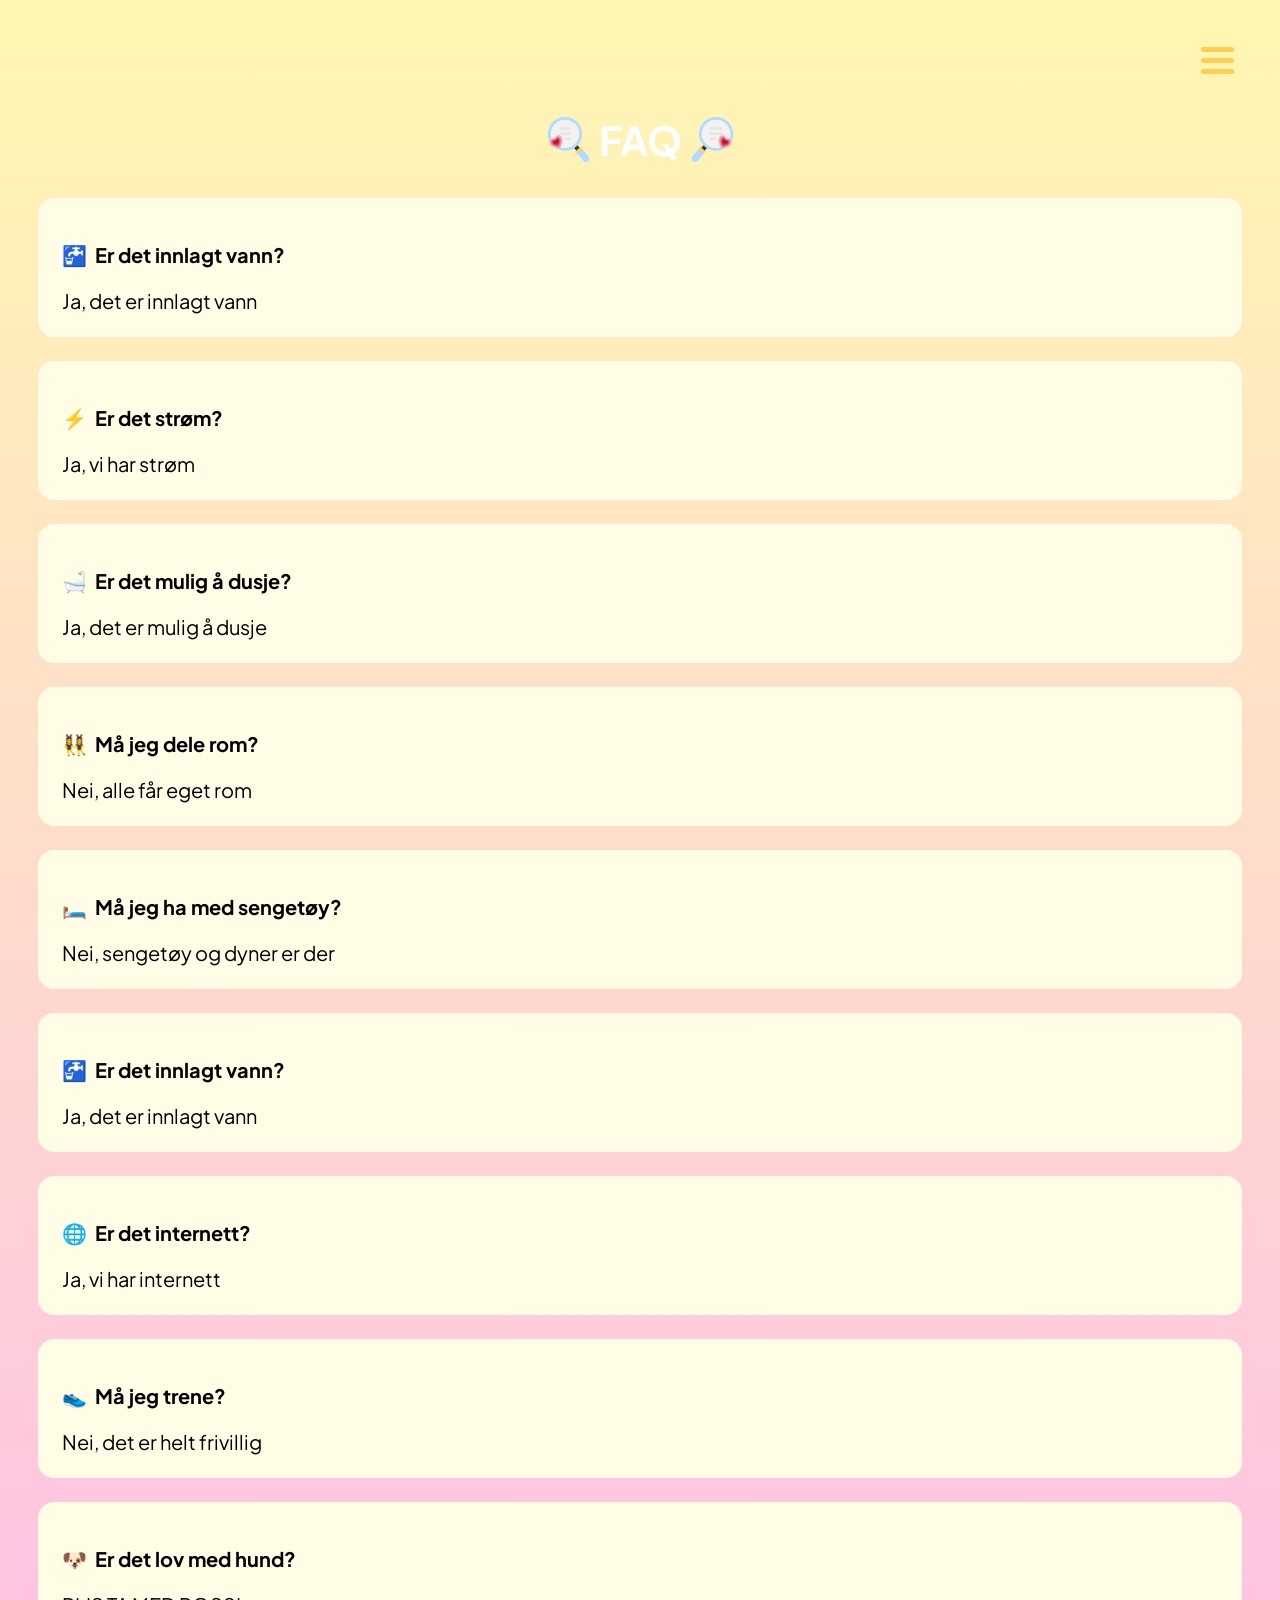
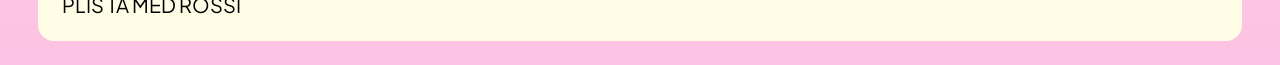
==== faq.html @ be38b02e "first commit" ====
<!DOCTYPE html>
<html lang="en">

<head>
    <meta charset="UTF-8">
    <meta name="viewport" content="width=device-width, initial-scale=1.0">
    <title>FAQ</title>
    <link rel="icon" type="image/png" href="/image/faq-venstre.png">
    <link rel="stylesheet" href="css/main.css">
    <link rel="stylesheet" href="css/faq.css">
    <link rel="preconnect" href="https://fonts.googleapis.com">
    <link rel="preconnect" href="https://fonts.gstatic.com" crossorigin>
    <link href="https://fonts.googleapis.com/css2?family=Plus+Jakarta+Sans:ital,wght@0,200..800;1,200..800&display=swap"
        rel="stylesheet">
    <link rel="stylesheet" href="https://cdnjs.cloudflare.com/ajax/libs/font-awesome/6.0.0-beta3/css/all.min.css">
    <script defer src="script/index.js"></script>
    <script type="module" src="script/faq.js"></script>
</head>

<body>
    <header id="header">
        <button class="hamburger">
            <div class="bar"></div>
        </button>
    </header>
    <nav class="hamburger-nav">
        <a href="pakkeliste.html">Pakkeliste</a>
        <a href="program.html">Program</a>
        <a href="kart.html">Kart</a>
        <a href="meny.html">Meny</a>
        <a href="faq.html">FAQ</a>
        <a href="jentetur.html">Hjem</a>
    </nav>
    <main>

        <section id="header-index" class="col-xs-12">
            <img class="icon" src="image/faq-venstre.png">
            <h1>FAQ</h1>
            <img class="icon" src="image/faq-hoyre.png">
        </section>
        <section id="faq-container"></section>
    </main>

</body>

</html>
---- css/main.css ----
body {
  background: rgb(254, 194, 228);
  background: linear-gradient(
    0deg,
    rgba(254, 194, 228, 1) 0%,
    rgba(255, 247, 177, 1) 100%
  );
  /*display: flex;
  align-items: center;
  flex-direction: column;*/
  min-height: 100vh;
}

.grid-12-column {
  display: grid;
  grid-template-columns: repeat(12, 1fr);
  gap: 1rem;
}

.col-xs-4 {
  grid-column: auto / span 4;
}

.col-xs-6 {
  grid-column: auto / span 6;
}

.col-xs-12 {
  grid-column: auto / span 12;
}

@media (width > 768px) {
  .col-sm-4 {
    grid-column: auto / span 4; /*Tre kort 12/4*/
  }

  .col-sm-3 {
    grid-column: auto / span 3;
  }
}

@media (width > 860px) {
  .col-m-6 {
    grid-column: auto / span 6; /*To kort 12/6*/
  }

  .col-m-2 {
    grid-column: auto / span 2;
  }
}

@media (width > 992px) {
  .col-md-3 {
    grid-column: auto / span 3; /*Tre kort 12/4 */
  }
  .col-md-6 {
    grid-column: auto / span 6;
  }
}

#main-btn {
  display: block;
  background-color: #fe9acf;
  border: solid 1px #fe9acf;
  box-shadow: 0px 4px#fd68b7;
  border-radius: 16px;
  color: #fff;
  width: 363px;
  height: 63px;
  margin-bottom: 24px;
  font-family: "Plus Jakarta Sans", sans-serif;
  font-weight: 600;
  font-size: 24px;
  cursor: pointer;
  display: flex;
  justify-content: center;
  align-items: center;
  text-decoration: none;
}

.hamburger-nav {
  position: fixed;
  top: 0;
  left: 100%;
  width: 100%;
  min-height: 100vh;
  display: block;
  z-index: 98;
  background-color: #fe9acf;
  padding-top: 220px;
  transition: 0.45s;
}

.hamburger-nav.is-active {
  left: 0;
}

.hamburger-nav a {
  display: block;
  width: 100%;
  max-width: 263px;
  margin: 0 auto 24px;
  text-align: center;
  text-decoration: none;
  padding: 16px 16px;
  background-color: #fd68b7;
  color: #fff;
  font-family: "Plus Jakarta Sans", sans-serif;
  font-weight: 600;
  font-size: 24px;
  border-radius: 16px;
}

#header-index {
  position: relative;
  z-index: 100;
  display: flex;
  justify-content: center;
  align-items: center;
}

.icon {
  width: 45px;
  height: 45px;
  margin: 8px;
}

h1 {
  display: inline-block;
  font-family: "Plus Jakarta Sans", sans-serif;
  color: #fff;
  font-size: 40px;
  text-align: center;
}

#header {
  display: flex;
  justify-content: flex-end;
}

.hamburger {
  margin-top: 32px;
  margin-right: 32px;
  position: relative;
  z-index: 100;
  display: block;
  width: 45px;
  cursor: pointer;
  appearance: none;
  background: none;
  outline: none;
  border: none;
}

.hamburger .bar,
.hamburger:after,
.hamburger:before {
  content: "";
  display: block;
  width: 100%;
  height: 5px;
  background-color: #ffcf52;
  border-radius: 10px;
  margin: 6px 0px;
  transition: 0.4s;
}

.hamburger.is-active:before {
  transform: rotate(-45deg) translate(-8px, 6px);
  background-color: #fd68b7;
}

.hamburger.is-active .bar {
  opacity: 0;
}

.hamburger.is-active:after {
  transform: rotate(45deg) translate(-9px, -8px);
  background-color: #fd68b7;
}

.index-img {
  width: 363px;
  height: auto;
  margin-bottom: 44px;
  border-radius: 16px;
}
#content-index-img-buttons {
  display: flex;
  justify-content: center;
  align-items: center;
  flex-direction: column;
}

/* <uniquifier>: Use a unique and descriptive class name
 <weight>: Use a value from 200 to 800*/

.plus-jakarta-sans {
  font-family: "Plus Jakarta Sans", sans-serif;
  font-optical-sizing: auto;

  font-style: normal;
}
---- css/faq.css ----
.faq-item-card {
  display: flex;
  flex-direction: column;
  justify-content: center;
  margin-left: 30px;
  margin-right: 30px;
  padding: 24px;
  background-color: #fffde5;
  width: 364;
  border-radius: 16px;
  margin-bottom: 24px;
  font-family: "Plus Jakarta Sans", sans-serif;

  p {
    margin-right: 8px;
    margin-bottom: 0;
    font-size: 20px;
  }
}

#emoji-question {
  display: flex;
  flex-direction: row;
}
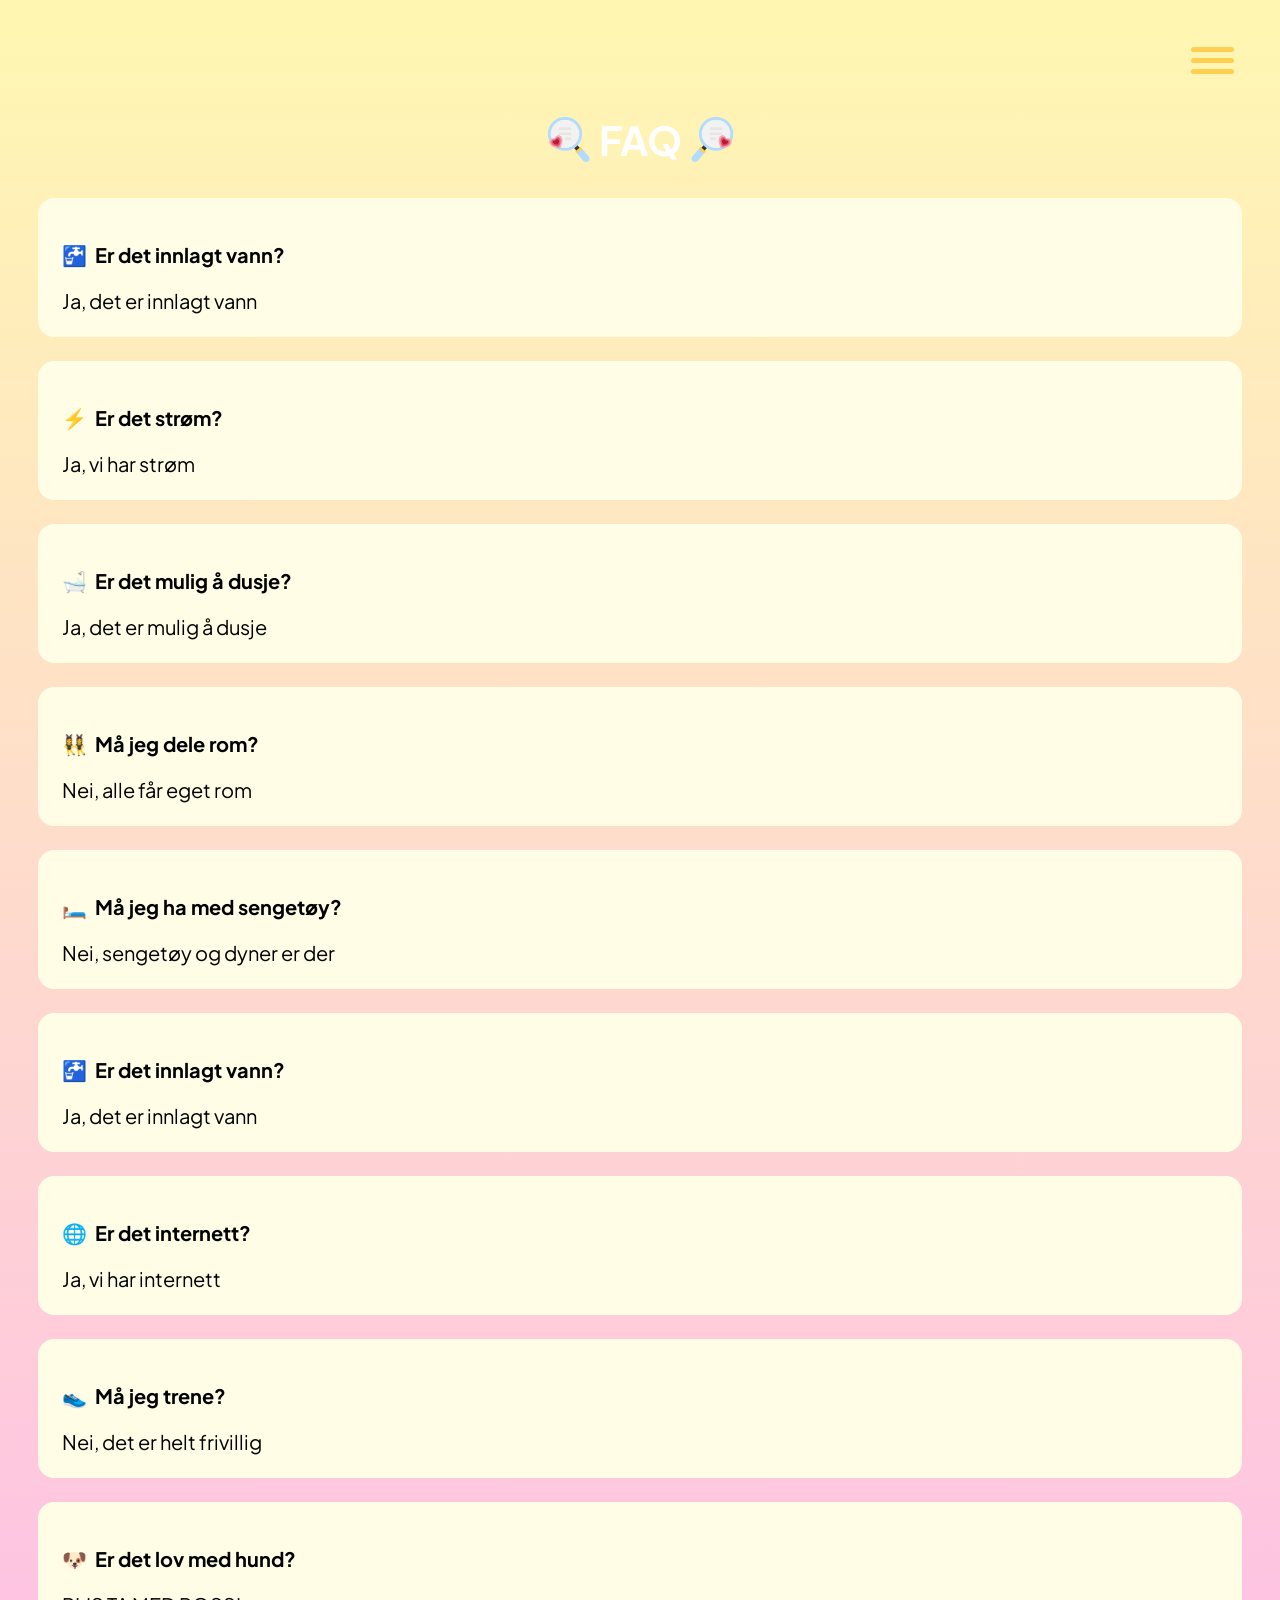
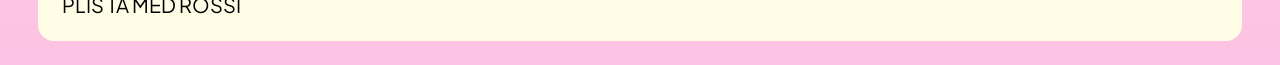
==== commit f199ea0a: "Oppdatert" ====
--- a/faq.html
+++ b/faq.html
@@ -29,7 +29,6 @@
         <a href="kart.html">Kart</a>
         <a href="meny.html">Meny</a>
         <a href="faq.html">FAQ</a>
-        <a href="jentetur.html">Hjem</a>
     </nav>
     <main>
 
--- a/css/main.css
+++ b/css/main.css
@@ -144,7 +144,7 @@
   position: relative;
   z-index: 100;
   display: block;
-  width: 45px;
+  width: 55px;
   cursor: pointer;
   appearance: none;
   background: none;
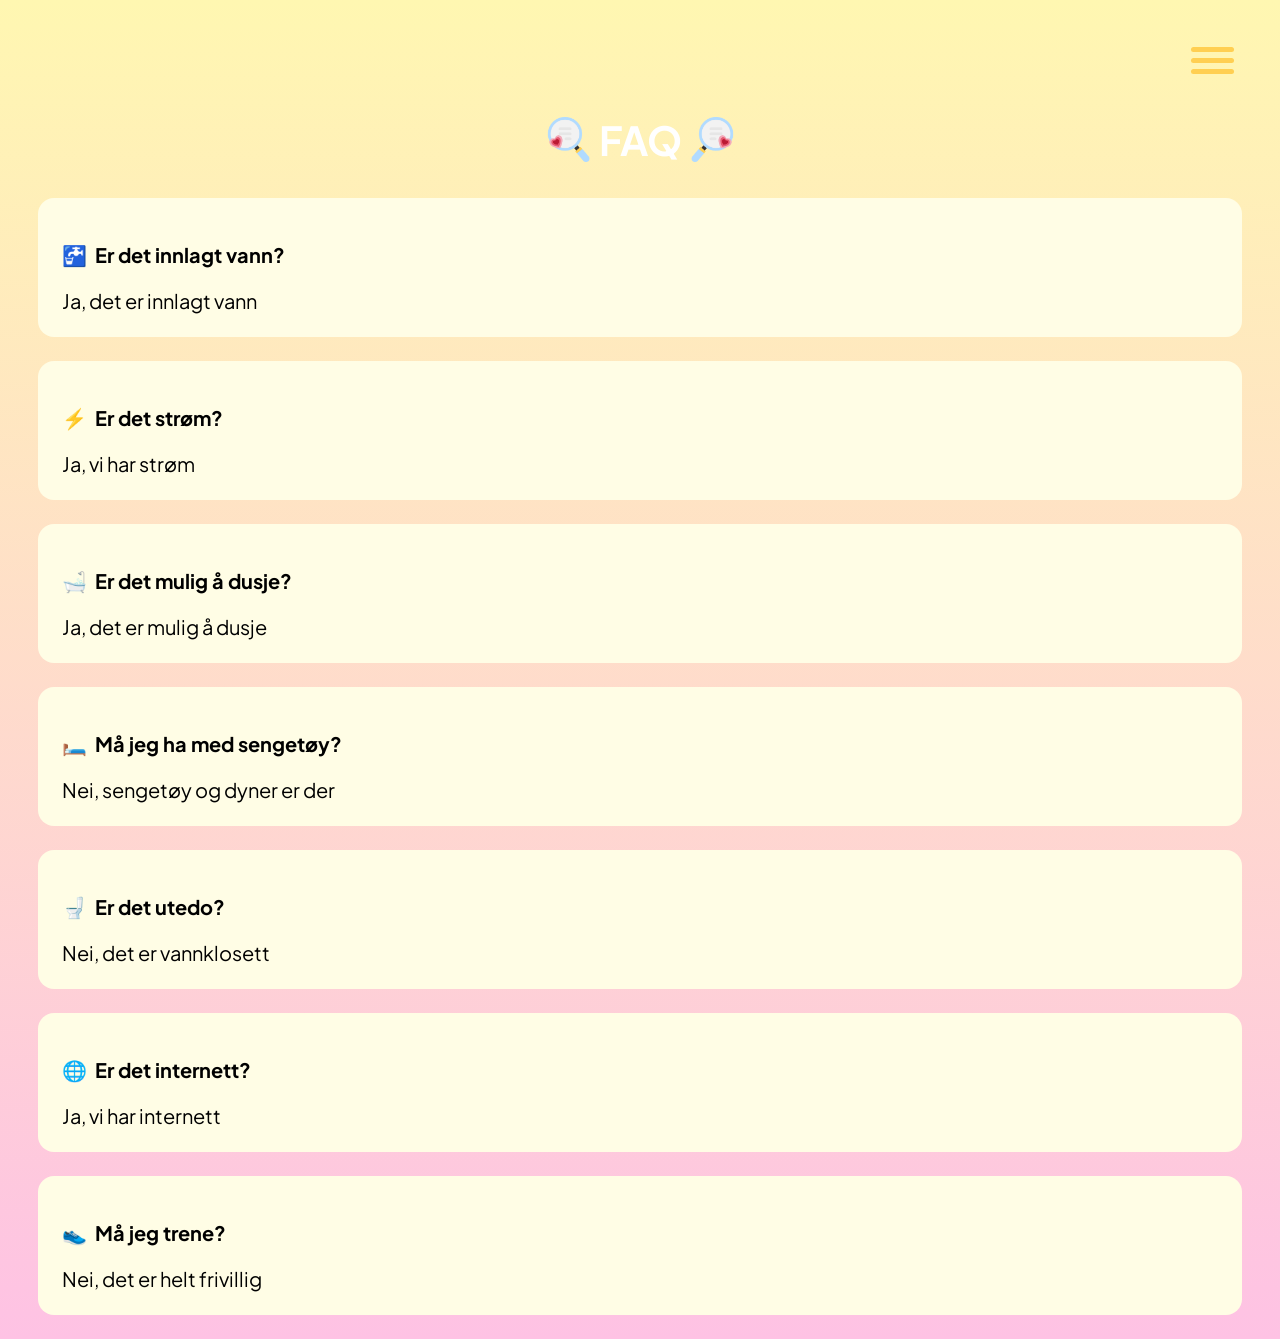
==== commit c51324db: "Oppdatering 2026" ====
--- a/faq.html
+++ b/faq.html
@@ -29,6 +29,8 @@
         <a href="kart.html">Kart</a>
         <a href="meny.html">Meny</a>
         <a href="faq.html">FAQ</a>
+        <a href="index.html">Startside</a>
+
     </nav>
     <main>
 
--- a/css/main.css
+++ b/css/main.css
@@ -83,12 +83,14 @@
   top: 0;
   left: 100%;
   width: 100%;
-  min-height: 100vh;
+  height: 100vh;
   display: block;
   z-index: 98;
   background-color: #fe9acf;
   padding-top: 220px;
   transition: 0.45s;
+
+  overflow-y: auto;
 }
 
 .hamburger-nav.is-active {
@@ -133,6 +135,11 @@
   text-align: center;
 }
 
+h2 {
+  font-family: "Plus Jakarta Sans", sans-serif;
+  color: #fff;
+}
+
 #header {
   display: flex;
   justify-content: flex-end;
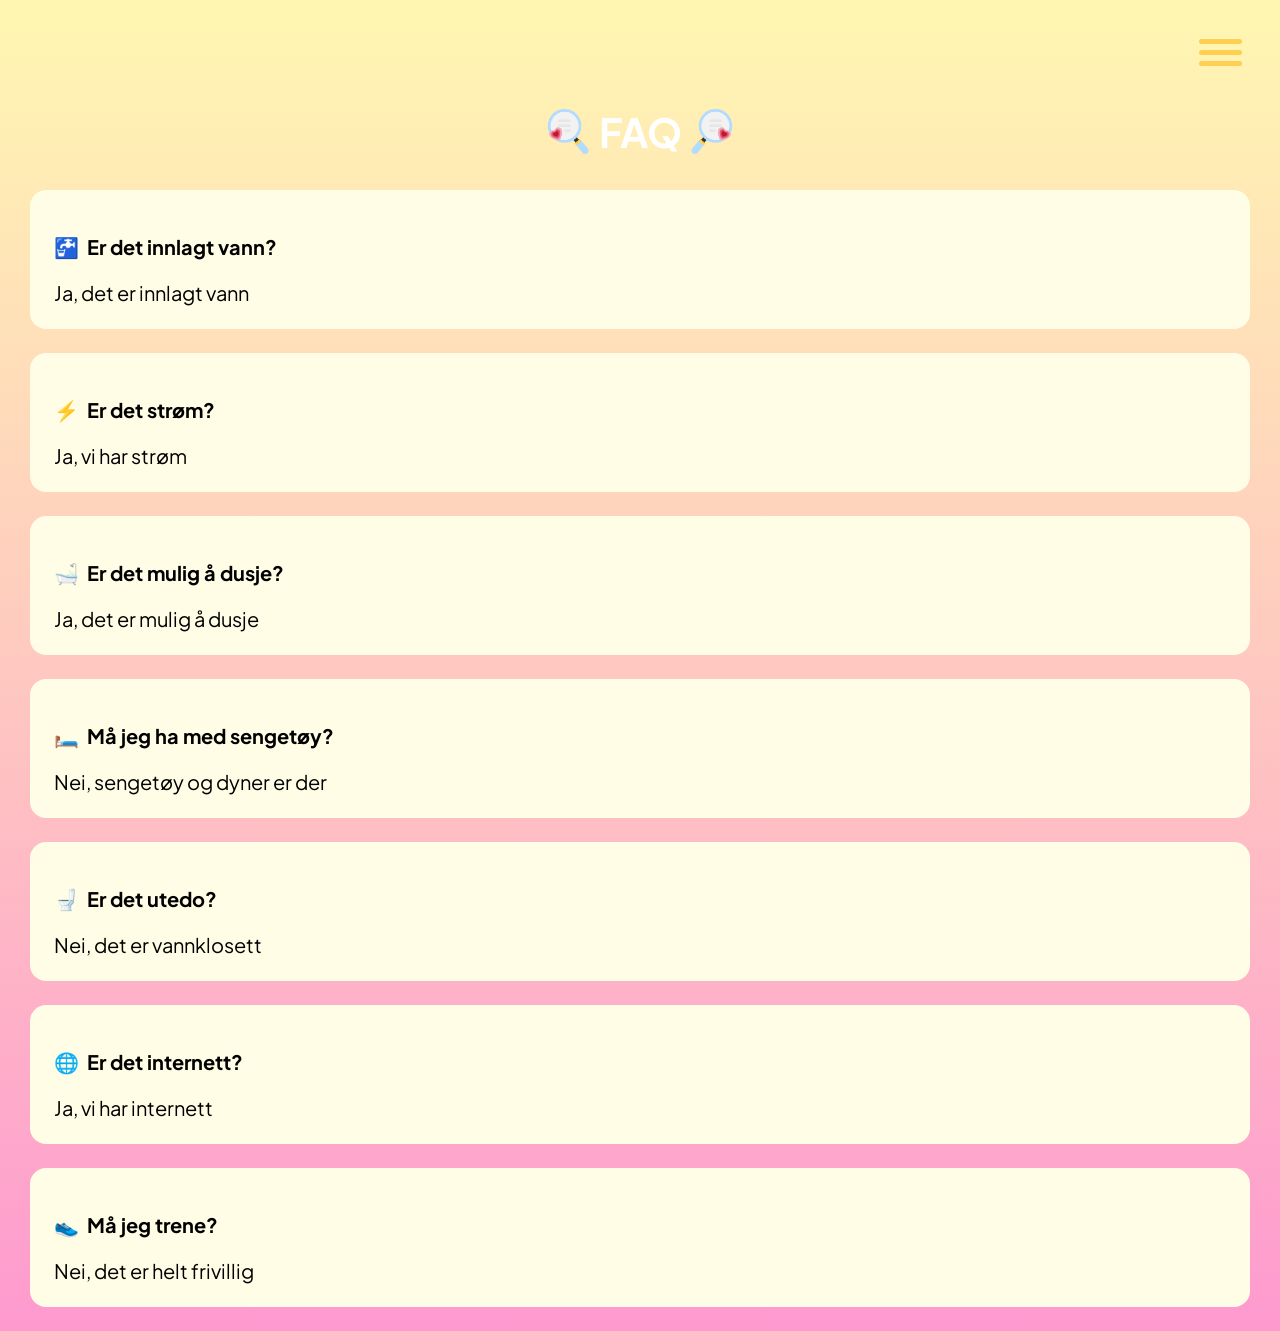
==== commit 5c6e904d: "Filmside" ====
--- a/faq.html
+++ b/faq.html
@@ -8,6 +8,7 @@
     <link rel="icon" type="image/png" href="/image/faq-venstre.png">
     <link rel="stylesheet" href="css/main.css">
     <link rel="stylesheet" href="css/faq.css">
+    <link rel="stylesheet" href="css/themes.css">
     <link rel="preconnect" href="https://fonts.googleapis.com">
     <link rel="preconnect" href="https://fonts.gstatic.com" crossorigin>
     <link href="https://fonts.googleapis.com/css2?family=Plus+Jakarta+Sans:ital,wght@0,200..800;1,200..800&display=swap"
@@ -28,6 +29,7 @@
         <a href="program.html">Program</a>
         <a href="kart.html">Kart</a>
         <a href="meny.html">Meny</a>
+        <a href="film.html">Film</a>
         <a href="faq.html">FAQ</a>
         <a href="index.html">Startside</a>
 
@@ -35,9 +37,9 @@
     <main>
 
         <section id="header-index" class="col-xs-12">
-            <img class="icon" src="image/faq-venstre.png">
-            <h1>FAQ</h1>
-            <img class="icon" src="image/faq-hoyre.png">
+            <div class="icon left"></div>
+            <h1 id="animated-title">FAQ</h1>
+            <div class="icon right"></div>
         </section>
         <section id="faq-container"></section>
     </main>
--- a/css/main.css
+++ b/css/main.css
@@ -1,14 +1,10 @@
 body {
-  background: rgb(254, 194, 228);
-  background: linear-gradient(
-    0deg,
-    rgba(254, 194, 228, 1) 0%,
-    rgba(255, 247, 177, 1) 100%
-  );
+  background: var(--bg);
   /*display: flex;
   align-items: center;
   flex-direction: column;*/
   min-height: 100vh;
+  margin: 0;
 }
 
 .grid-12-column {
@@ -60,11 +56,11 @@
 
 #main-btn {
   display: block;
-  background-color: #fe9acf;
-  border: solid 1px #fe9acf;
-  box-shadow: 0px 4px#fd68b7;
-  border-radius: 16px;
-  color: #fff;
+  background-color: var(--btn-bg);
+  border: solid 1px var(--btn-border);
+  box-shadow: 0px 4px var(--btn-shadow);
+  border-radius: 16px;
+  color: var(--txt-color);
   width: 363px;
   height: 63px;
   margin-bottom: 24px;
@@ -86,7 +82,7 @@
   height: 100vh;
   display: block;
   z-index: 98;
-  background-color: #fe9acf;
+  background-color: var(--nav-bg);
   padding-top: 220px;
   transition: 0.45s;
 
@@ -105,8 +101,8 @@
   text-align: center;
   text-decoration: none;
   padding: 16px 16px;
-  background-color: #fd68b7;
-  color: #fff;
+  background-color: var(--nav-btn);
+  color: var(--txt-color);
   font-family: "Plus Jakarta Sans", sans-serif;
   font-weight: 600;
   font-size: 24px;
@@ -125,6 +121,39 @@
   width: 45px;
   height: 45px;
   margin: 8px;
+  background-size: contain;
+  background-repeat: no-repeat;
+}
+
+.input {
+  flex: 1;
+  padding: 12px;
+  background-color: var(--input-bg);
+  border: solid 1px var(--input-border);
+  box-shadow: 0px 4px var(--input-shadow);
+  border-radius: 16px;
+  font-family: "Plus Jakarta Sans", sans-serif;
+  font-size: 18px;
+  padding-left: 8px;
+}
+
+.small-btn {
+  padding: 12px 20px; /* litt mer horisontal padding */
+  background-color: var(--btn-bg);
+  border: solid 1px var(--btn-border);
+  box-shadow: 0px 4px var(--btn-shadow);
+  border-radius: 16px;
+  color: var(--txt-color);
+  font-size: 18px;
+  cursor: pointer;
+  white-space: nowrap; /* hindrer at knappen blir smal */
+}
+
+.input-container {
+  display: flex;
+  align-items: center;
+  gap: 12px; /* mellomrom mellom input og knapp */
+  margin: 0 30px 24px 30px;
 }
 
 h1 {
@@ -136,8 +165,7 @@
 }
 
 h2 {
-  font-family: "Plus Jakarta Sans", sans-serif;
-  color: #fff;
+  margin: 8px 0;
 }
 
 #header {
@@ -166,7 +194,7 @@
   display: block;
   width: 100%;
   height: 5px;
-  background-color: #ffcf52;
+  background-color: var(--nav-menu);
   border-radius: 10px;
   margin: 6px 0px;
   transition: 0.4s;
@@ -174,7 +202,7 @@
 
 .hamburger.is-active:before {
   transform: rotate(-45deg) translate(-8px, 6px);
-  background-color: #fd68b7;
+  background-color: var(--nav-btn);
 }
 
 .hamburger.is-active .bar {
@@ -183,7 +211,7 @@
 
 .hamburger.is-active:after {
   transform: rotate(45deg) translate(-9px, -8px);
-  background-color: #fd68b7;
+  background-color: var(--nav-btn);
 }
 
 .index-img {
@@ -205,6 +233,5 @@
 .plus-jakarta-sans {
   font-family: "Plus Jakarta Sans", sans-serif;
   font-optical-sizing: auto;
-
   font-style: normal;
 }
--- a/css/faq.css
+++ b/css/faq.css
@@ -22,3 +22,11 @@
   display: flex;
   flex-direction: row;
 }
+
+.right {
+  background-image: var(--faq-right);
+}
+
+.left {
+  background-image: var(--faq-left);
+}
--- a/css/themes.css
+++ b/css/themes.css
@@ -0,0 +1,85 @@
+:root {
+  --bg: linear-gradient(0deg, #fe9acf 0%, #fff7b1 100%);
+  --btn-bg: #fe9acf;
+  --btn-border: #fe9acf;
+  --btn-shadow: #fd68b7;
+
+  --nav-bg: #fe9acf;
+  --nav-btn: #fd68b7;
+  --nav-menu: #ffcf52;
+
+  --card-bg: #fffde5;
+  --input-bg: #fffde5;
+  --input-border: #fffde5;
+  --input-shadow: #fffbcc;
+  --txt-color: #fff;
+
+  /*IKONER*/
+  /*Hjem*/
+  --heart-icon: url("../image/Heart.png");
+  /*Pakkeliste*/
+  --packing-right: url("../image/pakkeliste-hoyre.png");
+  --packing-left: url("../image/pakkeliste-venstre.png");
+  /*Program*/
+  --program-right: url("../image/program-hoyre.png");
+  --program-left: url("../image/program-venstre.png");
+  /*Kart*/
+  --map-right: url("../image/kart-hoyre.png");
+  --map-left: url("../image/kart-venstre.png");
+  /*Meny*/
+  --menu-right: url("../image/meny-hoyre.png");
+  --menu-left: url("../image/meny-venstre.png");
+  /*Faq*/
+  --faq-right: url("../image/faq-hoyre.png");
+  --faq-left: url("../image/faq-venstre.png");
+  /*Film*/
+  --film-right: url("../image/popcorn-right.png");
+  --film-left: url("../image/popcorn-left.png");
+
+  /*BILDER*/
+  --wheel-fortune: url("../image/wheel.svg");
+}
+
+@media (prefers-color-scheme: dark) {
+  :root {
+    --bg: linear-gradient(0deg, #5a4e18 0%, #ead3aa 100%);
+    --btn-bg: #73392c;
+    --btn-border: #73392c;
+    --btn-shadow: #40211a;
+
+    --nav-bg: #73392c;
+    --nav-btn: #40211a;
+    --nav-menu: #e59e3c;
+
+    --card-bg: #f5eee4;
+    --input-bg: #f5eee4;
+    --input-border: #f5eee4;
+    --input-shadow: #ad916d;
+    --txt-color: #fff;
+
+    /*IKONER*/
+    /*Hjem*/
+    --heart-icon: url("../image/heart-autmn.svg");
+    /*Pakkeliste*/
+    --packing-right: url("../image/pillow.png");
+    --packing-left: url("../image/pillow.png");
+    /*Program*/
+    --program-right: url("../image/espresso-martini.png");
+    --program-left: url("../image/espresso-martini.png");
+    /*Kart*/
+    --map-right: url("../image/bow.png");
+    --map-left: url("../image/bow.png");
+    /*Meny*/
+    --menu-right: url("../image/cinnamon-roll.png");
+    --menu-left: url("../image/cinnamon-roll.png");
+    /*Faq*/
+    --faq-right: url("../image/coffee.png");
+    --faq-left: url("../image/coffee.png");
+    /*Film*/
+    --film-right: url("../image/hot-chocolate.png");
+    --film-left: url("../image/hot-chocolate.png");
+
+    /*BILDER*/
+    --wheel-fortune: url("../image/wheel-autumn.svg");
+  }
+}
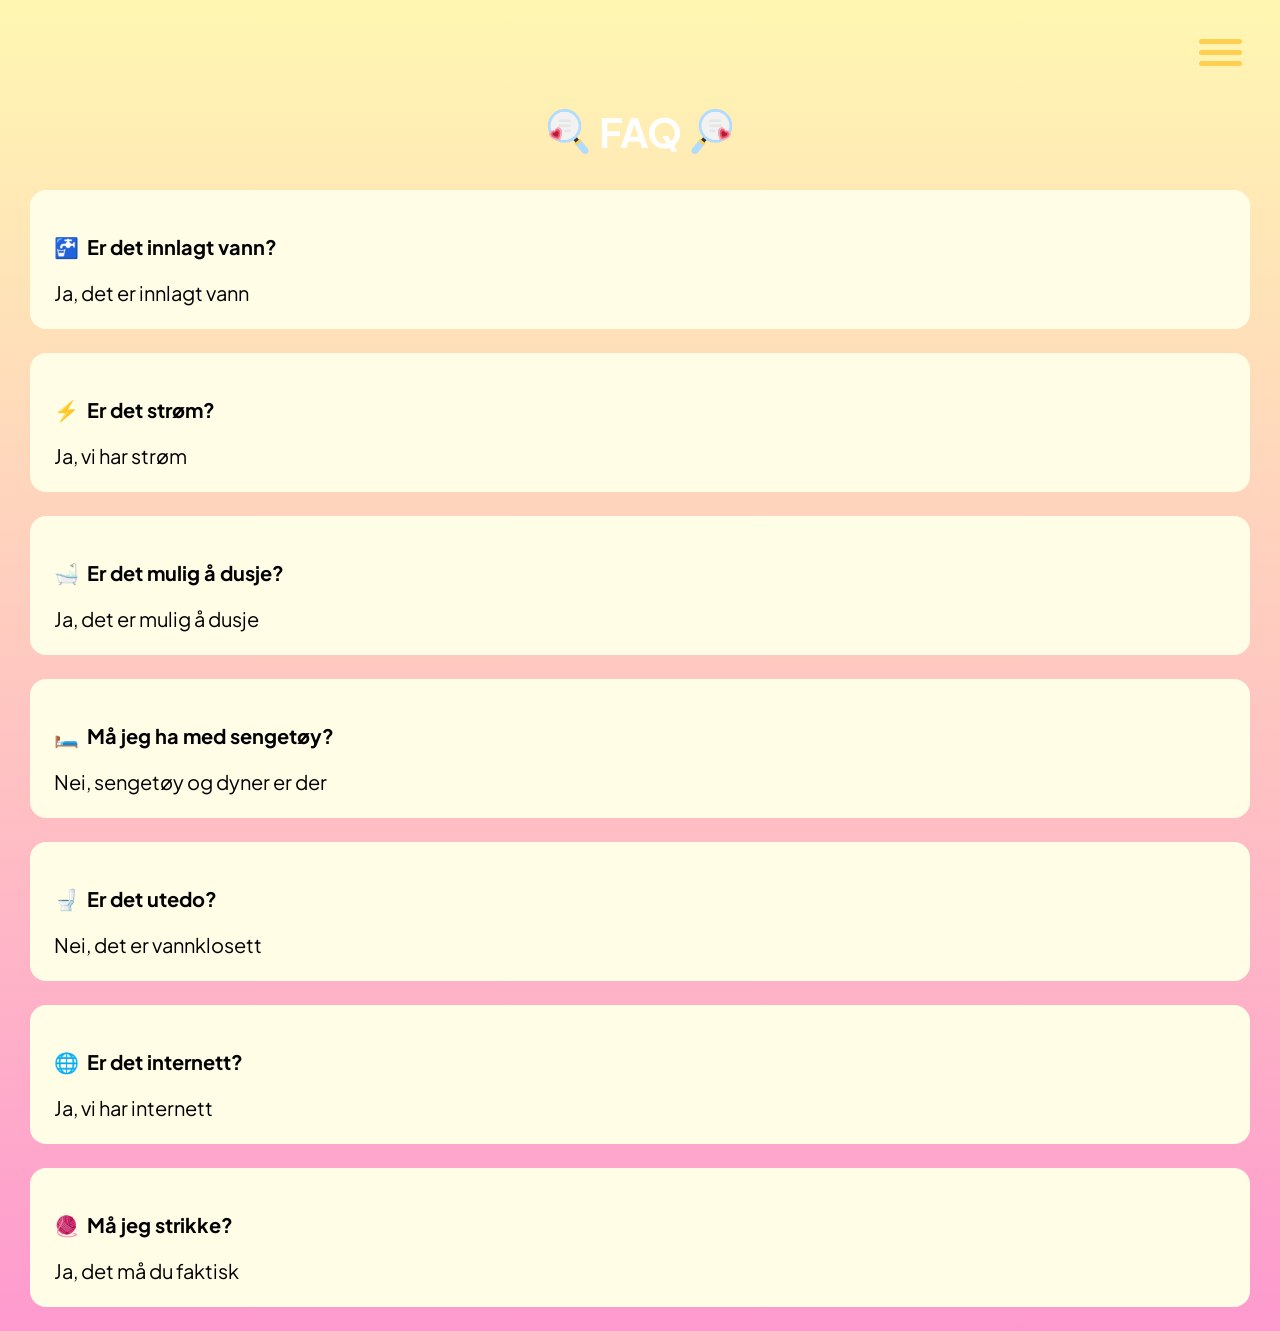
==== commit 4e8dd2c6: "La til shoppingliste" ====
--- a/faq.html
+++ b/faq.html
@@ -30,6 +30,7 @@
         <a href="kart.html">Kart</a>
         <a href="meny.html">Meny</a>
         <a href="film.html">Film</a>
+        <a href="shoppingList.html">Handleliste</a>
         <a href="faq.html">FAQ</a>
         <a href="index.html">Startside</a>
 
--- a/css/themes.css
+++ b/css/themes.css
@@ -16,28 +16,38 @@
 
   /*IKONER*/
   /*Hjem*/
-  --heart-icon: url("../image/Heart.png");
+  --heart-icon: url("../image/icons/summer/Heart.png");
   /*Pakkeliste*/
-  --packing-right: url("../image/pakkeliste-hoyre.png");
-  --packing-left: url("../image/pakkeliste-venstre.png");
+  --packing-right: url("../image/icons/summer/pakkeliste-hoyre.png");
+  --packing-left: url("../image/icons/summer/pakkeliste-venstre.png");
   /*Program*/
-  --program-right: url("../image/program-hoyre.png");
-  --program-left: url("../image/program-venstre.png");
+  --program-right: url("../image/icons/summer/program-hoyre.png");
+  --program-left: url("../image/icons/summer/program-venstre.png");
   /*Kart*/
-  --map-right: url("../image/kart-hoyre.png");
-  --map-left: url("../image/kart-venstre.png");
+  --map-right: url("../image/icons/summer/kart-hoyre.png");
+  --map-left: url("../image/icons/summer/kart-venstre.png");
   /*Meny*/
-  --menu-right: url("../image/meny-hoyre.png");
-  --menu-left: url("../image/meny-venstre.png");
+  --menu-right: url("../image/icons/summer/meny-hoyre.png");
+  --menu-left: url("../image/icons/summer/meny-venstre.png");
   /*Faq*/
-  --faq-right: url("../image/faq-hoyre.png");
-  --faq-left: url("../image/faq-venstre.png");
+  --faq-right: url("../image/icons/summer/faq-hoyre.png");
+  --faq-left: url("../image/icons/summer/faq-venstre.png");
   /*Film*/
-  --film-right: url("../image/popcorn-right.png");
-  --film-left: url("../image/popcorn-left.png");
+  --film-right: url("../image/icons/summer/popcorn-right.png");
+  --film-left: url("../image/icons/summer/popcorn-left.png");
+  /*Shoppinglist*/
+  --note-right: url("../image/icons/autumn/note.png");
+  --note-left: url("../image/icons/autumn/note.png");
 
   /*BILDER*/
-  --wheel-fortune: url("../image/wheel.svg");
+  --wheel-fortune: url("../image/wheel/wheel.svg");
+  --map: url("../image/map/Kart.svg");
+  --tantes-hus: url("../image/map/houses/Tantes-hus.svg");
+  --tantes-hus-plan: url("../image/map/houses/husplan.png");
+  --hytta: url("../image/map/houses/Hytta.svg");
+  --hytta-plan: url("../image/map/houses/hytteplan.png");
+  --lille-hytta: url("../image/map/houses/Lillehytta.svg");
+  --lille-hytta-plan: url("../image/map/houses/lillehyttaplan.png");
 }
 
 @media (prefers-color-scheme: dark) {
@@ -59,27 +69,37 @@
 
     /*IKONER*/
     /*Hjem*/
-    --heart-icon: url("../image/heart-autmn.svg");
+    --heart-icon: url("../image/icons/autumn/heart-autmn.svg");
     /*Pakkeliste*/
-    --packing-right: url("../image/pillow.png");
-    --packing-left: url("../image/pillow.png");
+    --packing-right: url("../image/icons/autumn/pillow.png");
+    --packing-left: url("../image/icons/autumn/pillow.png");
     /*Program*/
-    --program-right: url("../image/espresso-martini.png");
-    --program-left: url("../image/espresso-martini.png");
+    --program-right: url("../image/icons/autumn/espresso-martini.png");
+    --program-left: url("../image/icons/autumn/espresso-martini.png");
     /*Kart*/
-    --map-right: url("../image/bow.png");
-    --map-left: url("../image/bow.png");
+    --map-right: url("../image/icons/autumn/bow.png");
+    --map-left: url("../image/icons/autumn/bow.png");
     /*Meny*/
-    --menu-right: url("../image/cinnamon-roll.png");
-    --menu-left: url("../image/cinnamon-roll.png");
+    --menu-right: url("../image/icons/autumn/cinnamon-roll.png");
+    --menu-left: url("../image/icons/autumn/cinnamon-roll.png");
     /*Faq*/
-    --faq-right: url("../image/coffee.png");
-    --faq-left: url("../image/coffee.png");
+    --faq-right: url("../image/icons/autumn/coffee.png");
+    --faq-left: url("../image/icons/autumn/coffee.png");
     /*Film*/
-    --film-right: url("../image/hot-chocolate.png");
-    --film-left: url("../image/hot-chocolate.png");
+    --film-right: url("../image/icons/autumn/hot-chocolate.png");
+    --film-left: url("../image/icons/autumn/hot-chocolate.png");
+    /*Shoppinglist*/
+    --note-right: url("../image/icons/autumn/note.png");
+    --note-left: url("../image/icons/autumn/note.png");
 
     /*BILDER*/
-    --wheel-fortune: url("../image/wheel-autumn.svg");
+    --wheel-fortune: url("../image/wheel/wheel-autumn.svg");
+    --map: url("../image/map/kart-mobil-autumn-blank.svg");
+    --tantes-hus: url("../image/map/houses/tantes-hus-autumn.svg");
+    --tantes-hus-plan: url("../image/map/houses/husplan-autumn.png");
+    --hytta: url("../image/map/houses/hytta-autumn.svg");
+    --hytta-plan: url("../image/map/houses/hytteplan-autumn.png");
+    --lille-hytta: url("../image/map/houses/lillehytta-autumn.svg");
+    --lille-hytta-plan: url("../image/map/houses/lillehyttaplan-autumn.png");
   }
 }
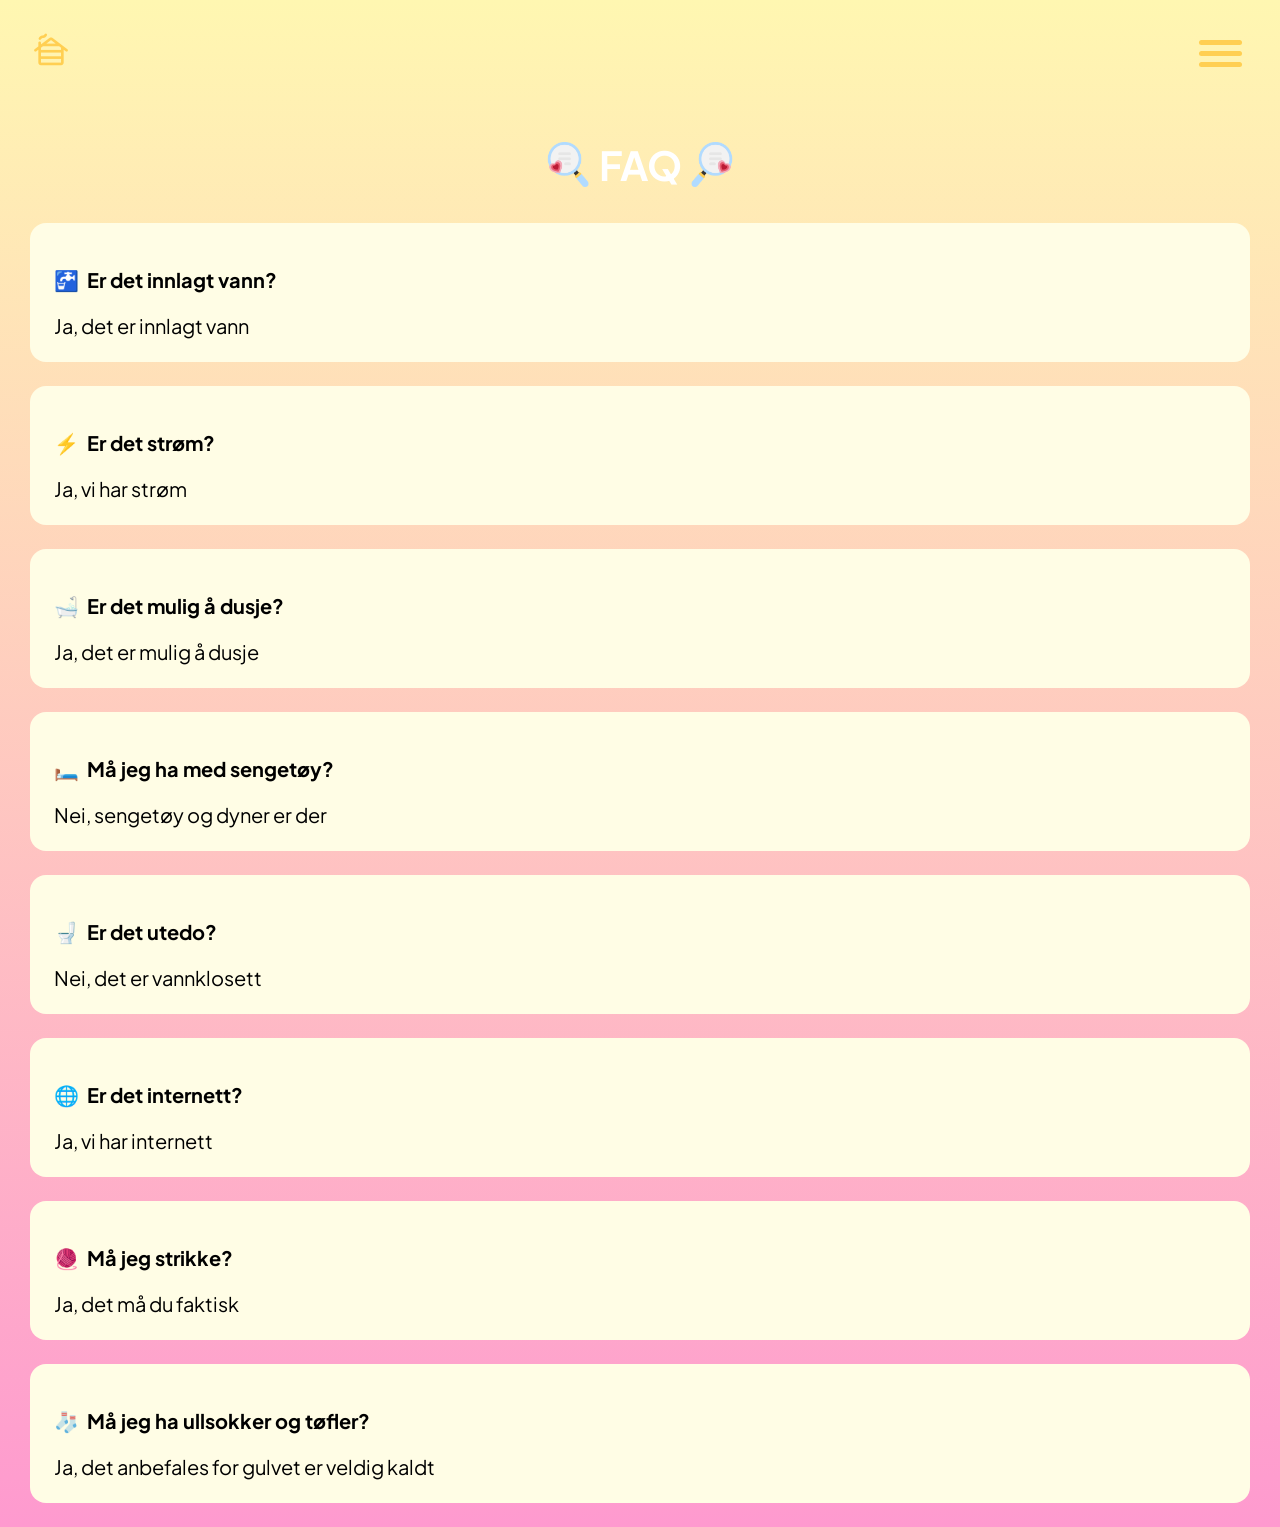
==== commit 5cc3feba: "la til en hjemknapp på alle sider" ====
--- a/faq.html
+++ b/faq.html
@@ -14,12 +14,17 @@
     <link href="https://fonts.googleapis.com/css2?family=Plus+Jakarta+Sans:ital,wght@0,200..800;1,200..800&display=swap"
         rel="stylesheet">
     <link rel="stylesheet" href="https://cdnjs.cloudflare.com/ajax/libs/font-awesome/6.0.0-beta3/css/all.min.css">
+    <link rel="stylesheet"
+        href="https://fonts.googleapis.com/css2?family=Material+Symbols+Rounded:opsz,wght,FILL,GRAD@24,400,0,0&icon_names=cabin" />
     <script defer src="script/index.js"></script>
     <script type="module" src="script/faq.js"></script>
 </head>
 
 <body>
     <header id="header">
+        <a class="home-link" href="index.html">
+            <span class="material-symbols-rounded">cabin</span>
+        </a>
         <button class="hamburger">
             <div class="bar"></div>
         </button>
--- a/css/main.css
+++ b/css/main.css
@@ -80,13 +80,19 @@
   left: 100%;
   width: 100%;
   height: 100vh;
-  display: block;
   z-index: 98;
   background-color: var(--nav-bg);
-  padding-top: 220px;
-  transition: 0.45s;
+
+  display: flex;
+  flex-direction: column;
+  align-items: center;
+  gap: 12px;
+
+  padding-top: 200px;
+  margin-bottom: 40px;
 
   overflow-y: auto;
+  transition: left 0.45s ease;
 }
 
 .hamburger-nav.is-active {
@@ -97,16 +103,30 @@
   display: block;
   width: 100%;
   max-width: 263px;
-  margin: 0 auto 24px;
+  margin: 0;
   text-align: center;
   text-decoration: none;
-  padding: 16px 16px;
+  padding: 16px;
   background-color: var(--nav-btn);
   color: var(--txt-color);
   font-family: "Plus Jakarta Sans", sans-serif;
   font-weight: 600;
   font-size: 24px;
   border-radius: 16px;
+}
+
+.material-symbols-rounded {
+  color: var(--nav-menu);
+
+  font-variation-settings:
+    "FILL" 0,
+    "wght" 400,
+    "GRAD" 0,
+    "opsz" 40;
+}
+
+.home-link .material-symbols-rounded {
+  font-size: 38px;
 }
 
 #header-index {
@@ -126,7 +146,6 @@
 }
 
 .input {
-  flex: 1;
   padding: 12px;
   background-color: var(--input-bg);
   border: solid 1px var(--input-border);
@@ -170,12 +189,12 @@
 
 #header {
   display: flex;
-  justify-content: flex-end;
+  justify-content: space-between;
+  align-items: center;
+  padding: 32px;
 }
 
 .hamburger {
-  margin-top: 32px;
-  margin-right: 32px;
   position: relative;
   z-index: 100;
   display: block;
